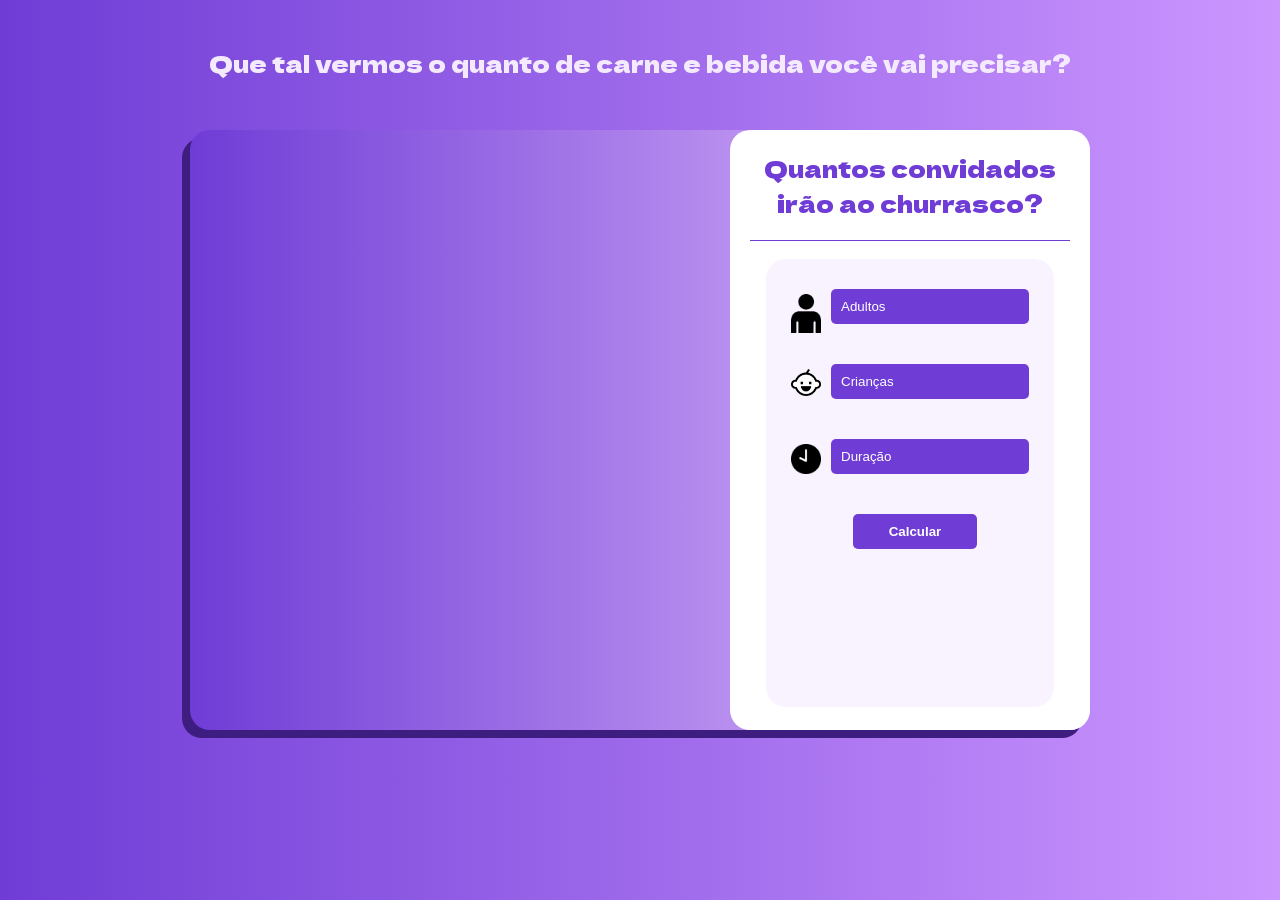
==== index.html @ 272cb60b "github.pagev2" ====
<!DOCTYPE html>
<html>
<head>
    <meta charset="UTF-8">
    <meta name="viewport" content="width=device-width, initial-scale=1.0">
    <title>Churrascômetro</title>
    <!-- <link rel="stylesheet" type="text/css" href="churras_css.css"> -->
    <link rel="stylesheet" type="text/css" media="(max-width: 415px") href="churras_css_max_width415.css">
    <link rel="stylesheet" type="text/css" media="(max-width: 900px") href="churras_css_max_width749.css">
    <link rel="stylesheet" type="text/css" media="(min-width: 901px") href="churras_css.css">

    <!-- font import-->
    <link rel="preconnect" href="https://fonts.gstatic.com">
    <link href="https://fonts.googleapis.com/css2?family=Dela+Gothic+One&display=swap" rel="stylesheet">

</head>


<body>

    <h1>Que tal vermos o quanto de carne e bebida você vai precisar?</h1>

    <div id="container">
        <div id="containerImg">
            

        </div>

        <div id="containerForm">
        <h2>Quantos convidados irão ao churrasco?</h2><hr><br>

            <div id="form_churras">
            <div class="iconDiv"><img src="/churras_assets/adultIcon.png" alt=""></div><input id="adultos" type="number" placeholder="Adultos" style="background-color: #6f3cd6 ;"><br>
            <div class="iconDiv"><img src="/churras_assets/criancaIcon.png" alt=""></div><input id="criancas" type="number" placeholder="Crianças" style="background-color: #6f3cd6;"><br>
            <div class="iconDiv"><img src="/churras_assets/relogioIcon.png" alt=""></div><input id="duracao" type="number" placeholder="Duração" style="background-color: #6f3cd6;" ><br>
                
                <div id="inputSubmit">
                <input type="submit" id="calcular" value="Calcular"><br><br>
                </div>
                

                    <id id="divResultado">
                        <p id="escreveResultado"></p>
                    
                    </id>
                


            </div>
        </div>

    </div><br><br>


    <script src="churras_script.js"></script>

</body>


</html>
---- churras_css.css ----
*{
    margin:0;
    padding: 0;
}

body{
 /*    background-image: url(churras_assets/barbecueIcon.png);
    background-size: 100px; */
    background-image: linear-gradient(to right,#6f3cd6 ,#cc96ff);
}

#container{
    position: relative;
    margin:auto;
    margin-top: 50px;
    width: 900px;
    height: 600px;
    background-color:white ;
    box-sizing: border-box;
    border-radius:20px;
    background-image: linear-gradient(to right,#6f3cd6 ,#e8c4ff);
    box-shadow: -8px 8px #3e1d81;

}

#containerImg{
    background-color:;
    background-image: url(/churras_assets/barbecueImg.png);
    background-size: contain;
    background-repeat: no-repeat;
    background-position: center;
    width: 53%;
    height: 100%;
    padding: 20px;
    box-sizing: border-box;
    float: left;
}

#containerForm{
    background-color:white;
    width: 40%;
    height: 100%;
    padding: 20px;
    text-align: center;
    color:#6f3cd6;
    box-sizing: border-box;
    border-radius: 20px;
    float: right;
}

#form_churras{
    position: relative;
    width: 90%;
    height: 80%;
    padding: 20px;
    background-color:#f4e8ff81;
    margin: 0 auto;
    border-radius: 20px;
    clear: both;
    text-align: left;
    box-sizing: border-box;
}

#divResultado{
    margin-left: 10px;
    display: inline-block;
    font-family: Arial, Helvetica, sans-serif;
    font-weight:bold;
    color:#6f3cd6;
    margin: auto;
    text-align: left;


}


.iconDiv{
    display:block;
    background-color:;
    padding: 5px;
    margin-top: 10px;
    box-sizing: border-box;
    float: left;


}

input{
    display: block;
    margin-top: 10px;
    margin-bottom: 30px;
    margin-left: 5px;
    padding: 10px;
    width: 80%;
    float: left;
    border:none;
    border-radius: 5px;
    box-sizing: border-box;
    color: white;
}

#inputSubmit{
    margin: 0 auto;
    width: 50%;
}

input[type="submit"]{
    width: 100%;  
    background-color:#6f3cd6;
    color:white;
    font-family: Arial, Helvetica, sans-serif; 
    font-weight:bold;
    border:none;
}

input[type="submit"]:hover{
    background-color: #3e1d81;
    color: white;
}

input[type="submit"]:active{
    background-color: white;
    color: #3e1d81;
}
br{
    clear:both;
}


h2{
    font-family: 'Dela Gothic One', cursive, Arial, Helvetica, sans-serif;
    font-weight: 200;
    margin-bottom: 20px;
}
.iconDiv img{
    width: 30px;
}

::placeholder{
    color:white;

}

hr{
    background-color:#6f3cd6 ;
    border:none;
    height: 1px;
}

body{
    padding: 15px;
    text-align: center;
}

h1{
    margin: auto;
    margin-top: 30px;
    font-family: 'Dela Gothic One', cursive, Arial, Helvetica, sans-serif;
    font-weight: 100;
    font-size: 1.5em;
    color: #F4EAFE;
}
---- churras_css_max_width415.css ----
*{
    margin:0;
    padding: 0;
}

body{
 /*    background-image: url(churras_assets/barbecueIcon.png);
    background-size: 100px; */
    background-image: linear-gradient(#6f3cd6 ,#cc96ff);
}

#container{
    position: relative;
    padding: 20px;
    margin:auto;
    margin-top: 20px;
    max-width: 260px;
    background-color:white ;
    border-radius:20px;
    background-image: linear-gradient(to right,#6f3cd6 ,#e8c4ff);
    box-shadow: -8px 8px #3e1d81;

}

#containerImg{
    background-color:;
    background-image: url(/churras_assets/barbecueImg.png);
    background-size: contain;
    background-repeat: no-repeat;
    background-position: center;
    width: 100%;
    height: 300px;
    padding: 20px;
    box-sizing: border-box;
  /*   border: 5px solid black; */
    float: left;
}

#containerForm{
    background-color:white;
    width: 100%;
    height: 100%;
    padding: 20px;
    text-align: center;
    color:#6f3cd6;
    box-sizing: border-box;
    border-radius: 20px;
    clear: both;
}

#form_churras{
    position: relative;
    width: 100%;
    padding: 30px;
    background-color:#f4e8ff81;
    margin: 0 auto;
    border-radius: 20px;
    clear: both;
    text-align: left;
    box-sizing: border-box;
}

#divResultado{
    margin-left: 10px;
    display: inline-block;
    font-family: Arial, Helvetica, sans-serif;
    font-weight:bold;
    color:#6f3cd6;
    margin: auto;
    text-align: left;


}


.iconDiv{
    display:block;
    background-color:;
    padding: 5px;
    margin-top: 10px;
    box-sizing: border-box;
    float: left;


}

input{
    display: block;
    margin-top: 10px;
    margin-bottom: 30px;
    margin-left: 5px;
    padding: 10px;
    width: 70%;
    float: left;
    border:none;
    border-radius: 5px;
    box-sizing: border-box;
    color: white;
}

#inputSubmit{
    padding: 0px;
    margin: 0 auto;
    width: 50%;
}

input[type="submit"]{
    margin: 0px;
    width: 100%;  
    background-color:#6f3cd6;
    color:white;
    font-family: Arial, Helvetica, sans-serif; 
    font-weight:bold;
    border:none;
}

input[type="submit"]:hover{
    background-color: #3e1d81;
    color: white;
}

input[type="submit"]:active{
    background-color: white;
    color: #3e1d81;
}
br{
    clear:both;
}


h2{
    font-family: 'Dela Gothic One', cursive, Arial, Helvetica, sans-serif;
    font-weight: 200;
    margin-bottom: 20px;
}
.iconDiv img{
    width: 20px;
}

::placeholder{
    color:white;

}

hr{
    background-color:#6f3cd6 ;
    border:none;
    height: 1px;
}
body{
    padding: 15px;
    text-align: center;
}

h1{
    margin: auto;
    text-align: left;
    font-family: 'Dela Gothic One', cursive, Arial, Helvetica, sans-serif;
    font-weight: 100;
    font-size: 1em;
    color: #F4EAFE;
}
---- churras_css_max_width749.css ----
*{
    margin:0;
    padding: 0;
}

body{
 /*    background-image: url(churras_assets/barbecueIcon.png);
    background-size: 100px; */
    background-image: linear-gradient(#6f3cd6 ,#cc96ff);
}

#container{
    position: relative;
    padding: 20px;
    margin:auto;
    margin-top: 20px;
    max-width: 500px;
    background-color:white ;
    border-radius:20px;
    background-image: linear-gradient(to right,#6f3cd6 ,#e8c4ff);
    box-shadow: -8px 8px #3e1d81;

}

#containerImg{
    background-color:;
    background-image: url(/churras_assets/barbecueImg.png);
    background-size: contain;
    background-repeat: no-repeat;
    background-position: center;
    width: 100%;
    height: 300px;
    padding: 20px;
    box-sizing: border-box;
  /*   border: 5px solid black; */
    float: left;
}

#containerForm{
    background-color:white;
    width: 100%;
    height: 100%;
    padding: 20px;
    text-align: center;
    color:#6f3cd6;
    box-sizing: border-box;
    border-radius: 20px;
    clear: both;
}

#form_churras{
    position: relative;
    width: 100%;
    padding: 30px;
    background-color:#f4e8ff81;
    margin: 0 auto;
    border-radius: 20px;
    clear: both;
    text-align: left;
    box-sizing: border-box;
}

#divResultado{
    margin-left: 10px;
    display: inline-block;
    font-family: Arial, Helvetica, sans-serif;
    font-weight:bold;
    color:#6f3cd6;
    margin: auto;
    text-align: left;


}


.iconDiv{
    display:block;
    background-color:;
    padding: 5px;
    margin-top: 10px;
    box-sizing: border-box;
    float: left;


}

input{
    display: block;
    margin-top: 10px;
    margin-bottom: 30px;
    margin-left: 5px;
    padding: 10px;
    width: 70%;
    float: left;
    border:none;
    border-radius: 5px;
    box-sizing: border-box;
    color: white;
}

#inputSubmit{
    padding: 0px;
    margin: 0 auto;
    width: 50%;
}

input[type="submit"]{
    margin: 0px;
    width: 100%;  
    background-color:#6f3cd6;
    color:white;
    font-family: Arial, Helvetica, sans-serif; 
    font-weight:bold;
    border:none;
}

input[type="submit"]:hover{
    background-color: #3e1d81;
    color: white;
}

input[type="submit"]:active{
    background-color: white;
    color: #3e1d81;
}
br{
    clear:both;
}


h2{
    font-family: 'Dela Gothic One', cursive, Arial, Helvetica, sans-serif;
    font-weight: 200;
    margin-bottom: 20px;
}
.iconDiv img{
    width: 20px;
}

::placeholder{
    color:white;

}

hr{
    background-color:#6f3cd6 ;
    border:none;
    height: 1px;
}
body{
    padding: 15px;
    text-align: center;
}

h1{
    margin: auto;
    font-family: 'Dela Gothic One', cursive, Arial, Helvetica, sans-serif;
    font-weight: 100;
    font-size: 1em;
    color: #F4EAFE;
}
---- churras_css.css ----
*{
    margin:0;
    padding: 0;
}

body{
 /*    background-image: url(churras_assets/barbecueIcon.png);
    background-size: 100px; */
    background-image: linear-gradient(to right,#6f3cd6 ,#cc96ff);
}

#container{
    position: relative;
    margin:auto;
    margin-top: 50px;
    width: 900px;
    height: 600px;
    background-color:white ;
    box-sizing: border-box;
    border-radius:20px;
    background-image: linear-gradient(to right,#6f3cd6 ,#e8c4ff);
    box-shadow: -8px 8px #3e1d81;

}

#containerImg{
    background-color:;
    background-image: url(/churras_assets/barbecueImg.png);
    background-size: contain;
    background-repeat: no-repeat;
    background-position: center;
    width: 53%;
    height: 100%;
    padding: 20px;
    box-sizing: border-box;
    float: left;
}

#containerForm{
    background-color:white;
    width: 40%;
    height: 100%;
    padding: 20px;
    text-align: center;
    color:#6f3cd6;
    box-sizing: border-box;
    border-radius: 20px;
    float: right;
}

#form_churras{
    position: relative;
    width: 90%;
    height: 80%;
    padding: 20px;
    background-color:#f4e8ff81;
    margin: 0 auto;
    border-radius: 20px;
    clear: both;
    text-align: left;
    box-sizing: border-box;
}

#divResultado{
    margin-left: 10px;
    display: inline-block;
    font-family: Arial, Helvetica, sans-serif;
    font-weight:bold;
    color:#6f3cd6;
    margin: auto;
    text-align: left;


}


.iconDiv{
    display:block;
    background-color:;
    padding: 5px;
    margin-top: 10px;
    box-sizing: border-box;
    float: left;


}

input{
    display: block;
    margin-top: 10px;
    margin-bottom: 30px;
    margin-left: 5px;
    padding: 10px;
    width: 80%;
    float: left;
    border:none;
    border-radius: 5px;
    box-sizing: border-box;
    color: white;
}

#inputSubmit{
    margin: 0 auto;
    width: 50%;
}

input[type="submit"]{
    width: 100%;  
    background-color:#6f3cd6;
    color:white;
    font-family: Arial, Helvetica, sans-serif; 
    font-weight:bold;
    border:none;
}

input[type="submit"]:hover{
    background-color: #3e1d81;
    color: white;
}

input[type="submit"]:active{
    background-color: white;
    color: #3e1d81;
}
br{
    clear:both;
}


h2{
    font-family: 'Dela Gothic One', cursive, Arial, Helvetica, sans-serif;
    font-weight: 200;
    margin-bottom: 20px;
}
.iconDiv img{
    width: 30px;
}

::placeholder{
    color:white;

}

hr{
    background-color:#6f3cd6 ;
    border:none;
    height: 1px;
}

body{
    padding: 15px;
    text-align: center;
}

h1{
    margin: auto;
    margin-top: 30px;
    font-family: 'Dela Gothic One', cursive, Arial, Helvetica, sans-serif;
    font-weight: 100;
    font-size: 1.5em;
    color: #F4EAFE;
}
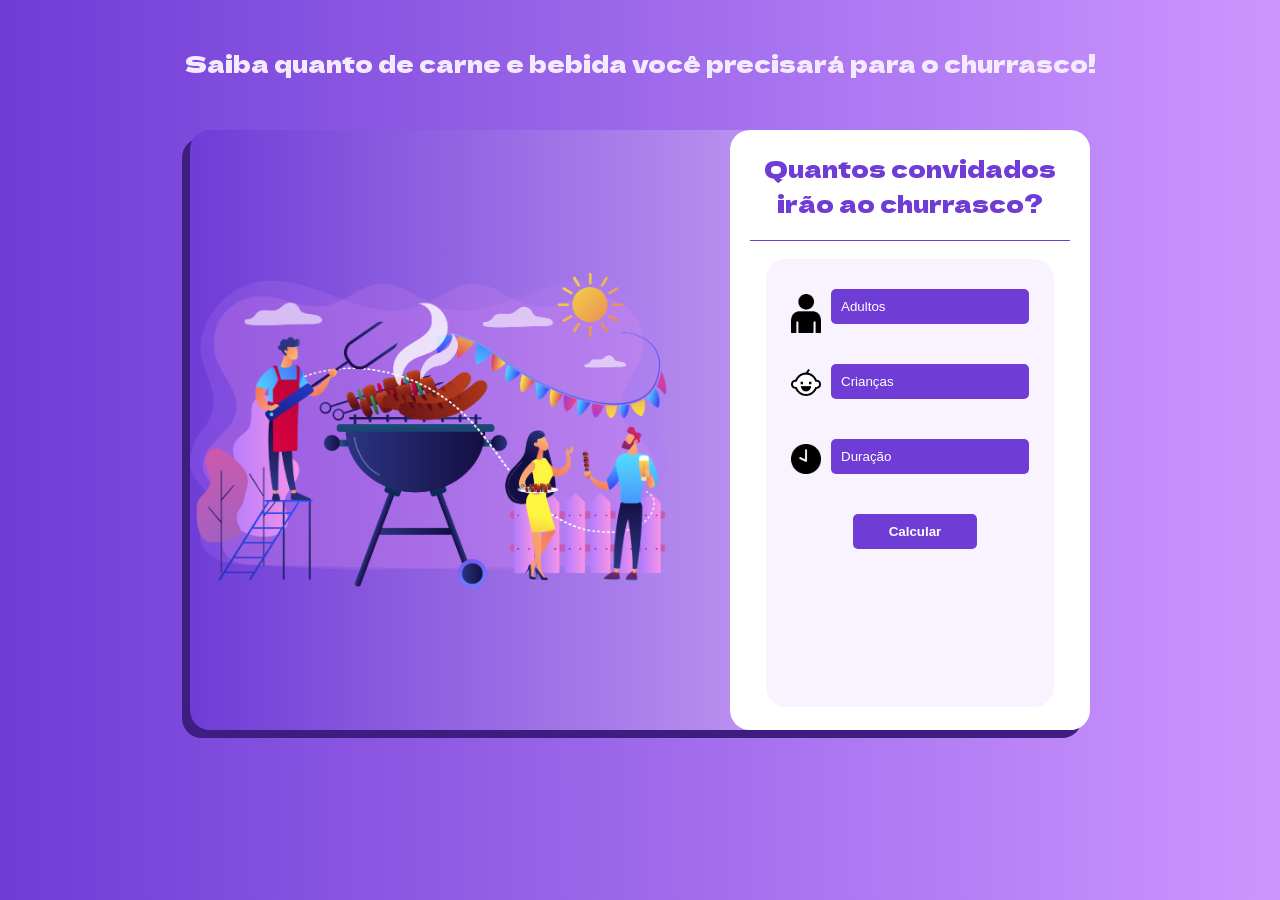
==== commit d5849229: "h1.change" ====
--- a/index.html
+++ b/index.html
@@ -18,7 +18,7 @@
 
 <body>
 
-    <h1>Que tal vermos o quanto de carne e bebida você vai precisar?</h1>
+    <h1>Saiba quanto de carne e bebida você precisará para o churrasco!</h1>
 
     <div id="container">
         <div id="containerImg">
@@ -30,9 +30,9 @@
         <h2>Quantos convidados irão ao churrasco?</h2><hr><br>
 
             <div id="form_churras">
-            <div class="iconDiv"><img src="/churras_assets/adultIcon.png" alt=""></div><input id="adultos" type="number" placeholder="Adultos" style="background-color: #6f3cd6 ;"><br>
-            <div class="iconDiv"><img src="/churras_assets/criancaIcon.png" alt=""></div><input id="criancas" type="number" placeholder="Crianças" style="background-color: #6f3cd6;"><br>
-            <div class="iconDiv"><img src="/churras_assets/relogioIcon.png" alt=""></div><input id="duracao" type="number" placeholder="Duração" style="background-color: #6f3cd6;" ><br>
+            <div class="iconDiv"><img src="./churras_assets/adultIcon.png" alt=""></div><input id="adultos" type="number" placeholder="Adultos" style="background-color: #6f3cd6 ;"><br>
+            <div class="iconDiv"><img src="./churras_assets/criancaIcon.png" alt=""></div><input id="criancas" type="number" placeholder="Crianças" style="background-color: #6f3cd6;"><br>
+            <div class="iconDiv"><img src="./churras_assets/relogioIcon.png" alt=""></div><input id="duracao" type="number" placeholder="Duração" style="background-color: #6f3cd6;" ><br>
                 
                 <div id="inputSubmit">
                 <input type="submit" id="calcular" value="Calcular"><br><br>
--- a/churras_css.css
+++ b/churras_css.css
@@ -25,7 +25,7 @@
 
 #containerImg{
     background-color:;
-    background-image: url(/churras_assets/barbecueImg.png);
+    background-image: url("./churras_assets/barbecueimg.png");
     background-size: contain;
     background-repeat: no-repeat;
     background-position: center;
--- a/churras_css_max_width415.css
+++ b/churras_css_max_width415.css
@@ -24,7 +24,7 @@
 
 #containerImg{
     background-color:;
-    background-image: url(/churras_assets/barbecueImg.png);
+    background-image: url("./churras_assets/barbecueimg.png");
     background-size: contain;
     background-repeat: no-repeat;
     background-position: center;
--- a/churras_css_max_width749.css
+++ b/churras_css_max_width749.css
@@ -24,7 +24,7 @@
 
 #containerImg{
     background-color:;
-    background-image: url(/churras_assets/barbecueImg.png);
+    background-image: url("./churras_assets/barbecueimg.png");
     background-size: contain;
     background-repeat: no-repeat;
     background-position: center;
--- a/churras_css.css
+++ b/churras_css.css
@@ -25,7 +25,7 @@
 
 #containerImg{
     background-color:;
-    background-image: url(/churras_assets/barbecueImg.png);
+    background-image: url("./churras_assets/barbecueimg.png");
     background-size: contain;
     background-repeat: no-repeat;
     background-position: center;
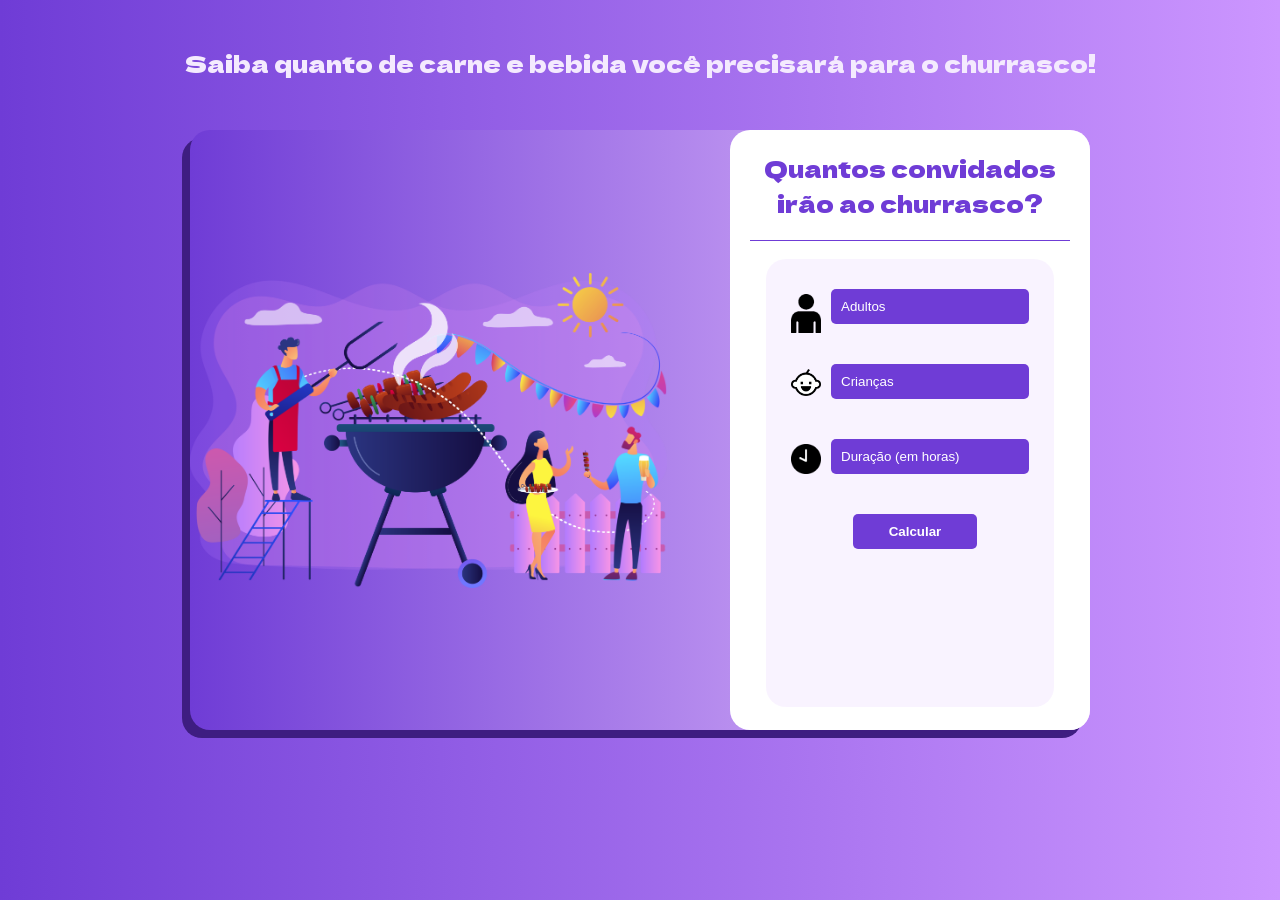
==== commit 3bf6bf2b: "Update index.html" ====
--- a/index.html
+++ b/index.html
@@ -32,7 +32,7 @@
             <div id="form_churras">
             <div class="iconDiv"><img src="./churras_assets/adultIcon.png" alt=""></div><input id="adultos" type="number" placeholder="Adultos" style="background-color: #6f3cd6 ;"><br>
             <div class="iconDiv"><img src="./churras_assets/criancaIcon.png" alt=""></div><input id="criancas" type="number" placeholder="Crianças" style="background-color: #6f3cd6;"><br>
-            <div class="iconDiv"><img src="./churras_assets/relogioIcon.png" alt=""></div><input id="duracao" type="number" placeholder="Duração" style="background-color: #6f3cd6;" ><br>
+            <div class="iconDiv"><img src="./churras_assets/relogioIcon.png" alt=""></div><input id="duracao" type="number" placeholder="Duração (em horas)" style="background-color: #6f3cd6;" ><br>
                 
                 <div id="inputSubmit">
                 <input type="submit" id="calcular" value="Calcular"><br><br>
